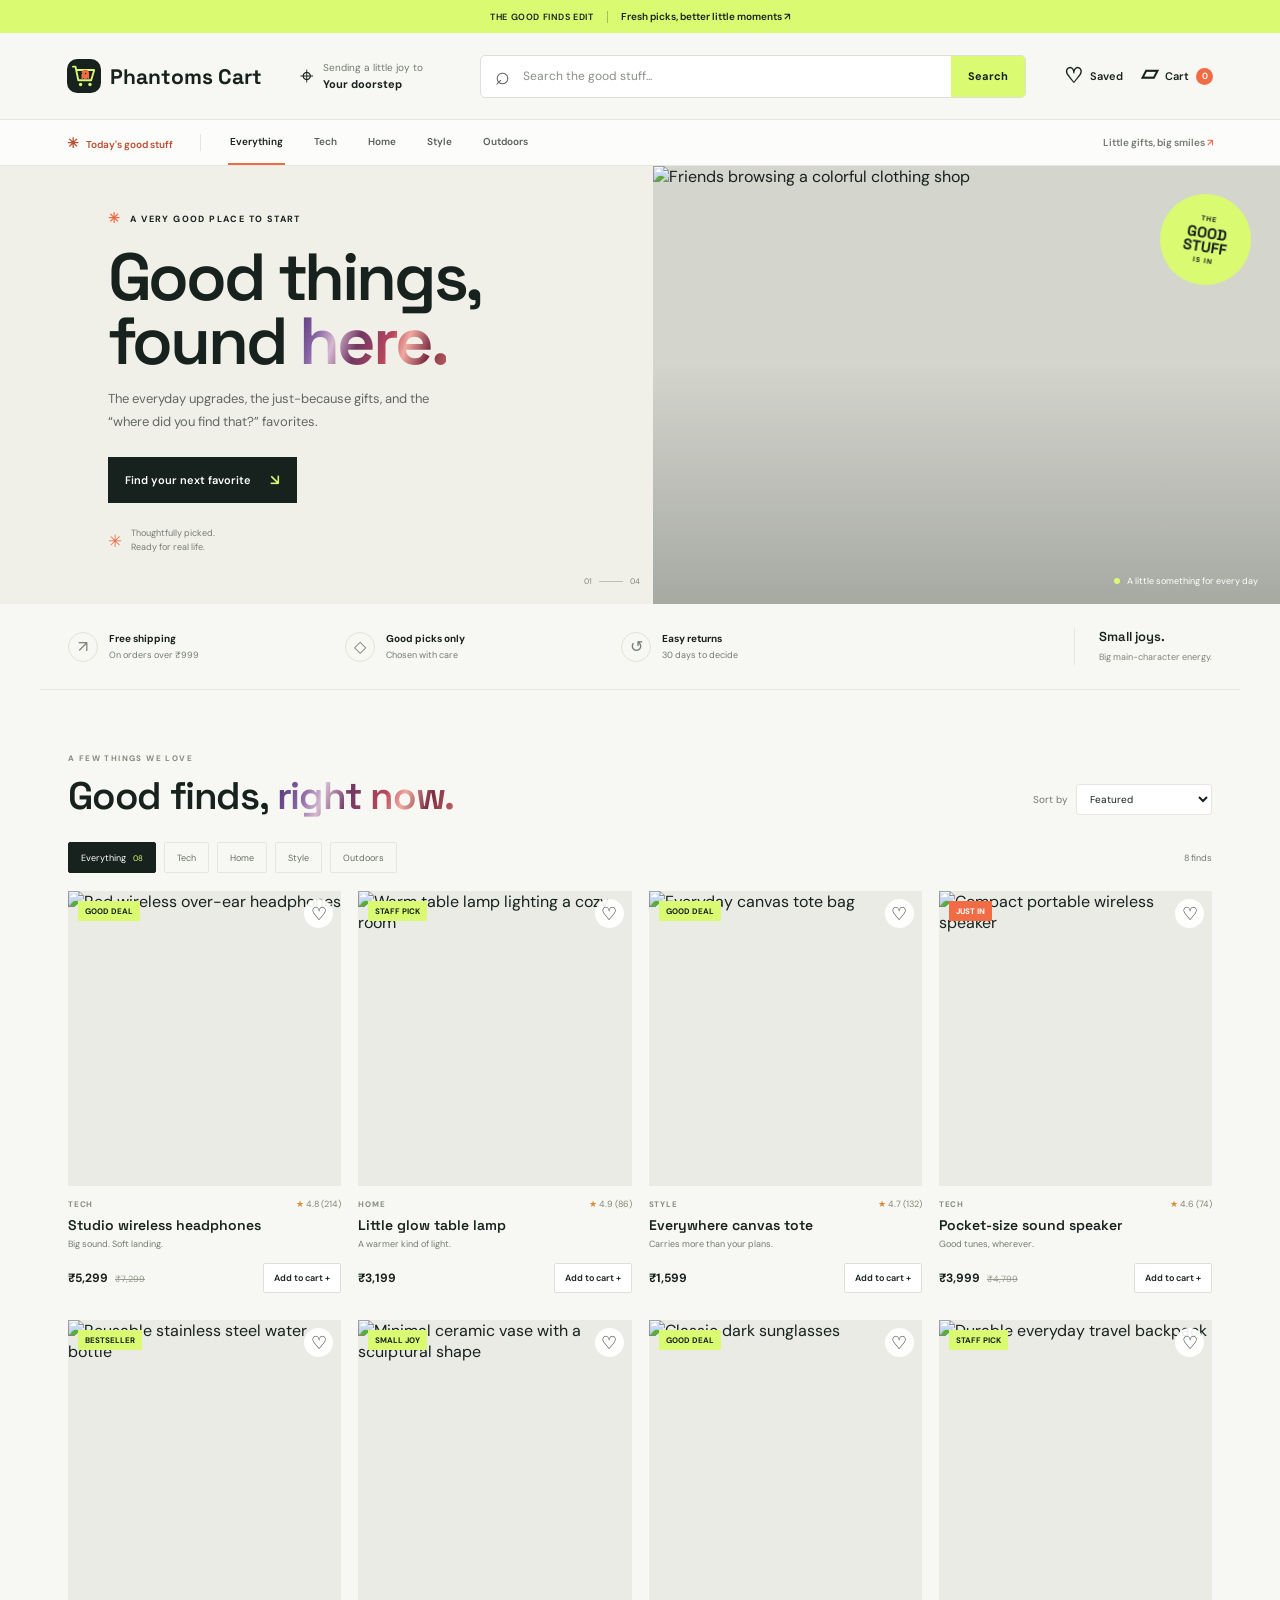
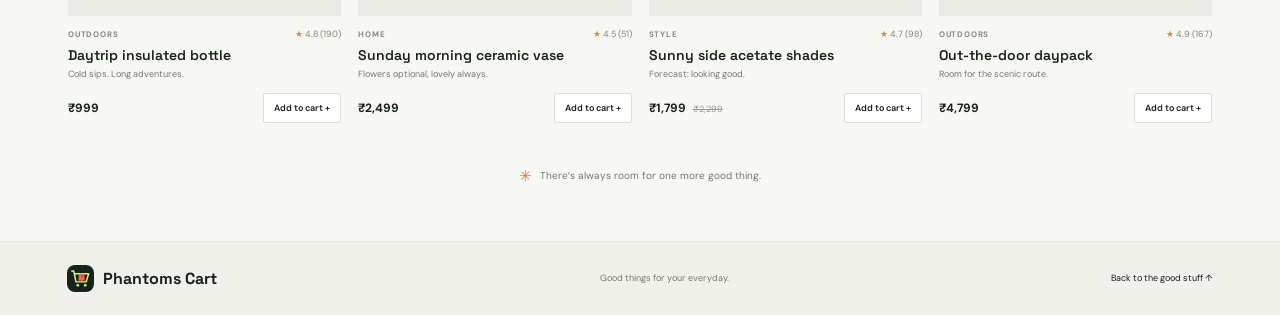
==== index.html @ d1d065f2 "uplode" ====
<!doctype html>
<html lang="en">
<head>
  <meta charset="utf-8">
  <meta name="viewport" content="width=device-width, initial-scale=1">
  <meta name="theme-color" content="#17211e">
  <meta name="description" content="Good things, found here. Shop everyday favorites across tech, home, style, and outdoors.">
  <title>Phantoms Cart — Good things, found here</title>
  <link rel="icon" type="image/svg+xml" href="phantom-cart-logo.svg">
  <link rel="preconnect" href="https://fonts.googleapis.com">
  <link rel="preconnect" href="https://fonts.gstatic.com" crossorigin>
  <link href="https://fonts.googleapis.com/css2?family=DM+Sans:wght@400;500;600;700&family=Space+Grotesk:wght@500;600;700&display=swap" rel="stylesheet">
  <link rel="stylesheet" href="style.css">
  <script src="products.js" defer></script>
  <script src="script.js" defer></script>
</head>
<body>
  <div class="announcement"><span>THE GOOD FINDS EDIT</span><span>Fresh picks, better little moments <span aria-hidden="true">↗</span></span></div>

  <header class="site-header">
    <a class="wordmark" href="#top" aria-label="Phantoms Cart home"><img class="brand-logo" src="phantom-cart-logo.svg" alt="" aria-hidden="true">Phantoms Cart</a>
    <div class="delivery-note"><span class="delivery-pin" aria-hidden="true">⌖</span><span><small>Sending a little joy to</small><strong>Your doorstep</strong></span></div>
    <form class="search-form" id="search-form" role="search">
      <label class="sr-only" for="search-input">Search products</label>
      <span class="search-icon" aria-hidden="true">⌕</span>
      <input id="search-input" type="search" placeholder="Search the good stuff..." autocomplete="off">
      <button class="search-button" type="submit">Search</button>
    </form>
    <div class="header-actions">
      <button class="account-button" type="button" id="saved-button" aria-label="Show saved favorites"><span class="heart-icon" aria-hidden="true">♡</span><span>Saved</span></button>
      <button class="cart-button" type="button" id="cart-open" aria-label="Open shopping cart"><span class="bag-icon" aria-hidden="true">▱</span><span>Cart</span><span class="cart-count" id="cart-count">0</span></button>
    </div>
  </header>

  <nav class="category-nav" aria-label="Shop categories">
    <div class="nav-inner">
      <a class="nav-deal" href="#products"><span aria-hidden="true">✳</span> Today's good stuff</a>
      <span class="nav-divider" aria-hidden="true"></span>
      <button class="nav-category is-active" type="button" data-category="all">Everything</button>
      <button class="nav-category" type="button" data-category="Tech">Tech</button>
      <button class="nav-category" type="button" data-category="Home">Home</button>
      <button class="nav-category" type="button" data-category="Style">Style</button>
      <button class="nav-category" type="button" data-category="Outdoors">Outdoors</button>
      <a class="nav-gift" href="#products">Little gifts, big smiles <span aria-hidden="true">↗</span></a>
    </div>
  </nav>

  <main id="top">
    <section class="hero" aria-labelledby="hero-title">
      <div class="hero-copy">
        <p class="eyebrow"><span class="eyebrow-star" aria-hidden="true">✳</span> A VERY GOOD PLACE TO START</p>
        <h1 id="hero-title">Good things,<br>found <span>here.</span></h1>
        <p class="hero-description">The everyday upgrades, the just-because gifts, and the “where did you find that?” favorites.</p>
        <a class="hero-cta" href="#products">Find your next favorite <span aria-hidden="true">↘</span></a>
        <div class="hero-footnote"><span class="footnote-spark" aria-hidden="true">✳</span><span>Thoughtfully picked.<br>Ready for real life.</span></div>
      </div>
      <div class="hero-visual">
        <img src="https://images.unsplash.com/photo-1483985988355-763728e1935b?auto=format&fit=crop&w=1200&q=85" alt="Friends browsing a colorful clothing shop">
        <div class="hero-sticker"><span>THE</span><strong>GOOD<br>STUFF</strong><span>IS IN</span></div>
        <div class="hero-image-caption"><span class="caption-dot"></span> A little something for every day</div>
      </div>
      <div class="hero-index" aria-hidden="true">01 <span></span> 04</div>
    </section>

    <section class="benefits" aria-label="Shopping benefits">
      <div><span class="benefit-icon" aria-hidden="true">↗</span><span><strong>Free shipping</strong><small>On orders over ₹999</small></span></div>
      <div><span class="benefit-icon" aria-hidden="true">◇</span><span><strong>Good picks only</strong><small>Chosen with care</small></span></div>
      <div><span class="benefit-icon" aria-hidden="true">↺</span><span><strong>Easy returns</strong><small>30 days to decide</small></span></div>
      <div class="benefit-note">Small joys.<br><span>Big main-character energy.</span></div>
    </section>

    <section class="products-section" id="products" aria-labelledby="products-title">
      <div class="section-heading">
        <div>
          <p class="eyebrow section-eyebrow">A FEW THINGS WE LOVE</p>
          <h2 id="products-title">Good finds, <span>right now.</span></h2>
        </div>
        <label class="sort-control" for="sort-select"><span>Sort by</span>
          <select id="sort-select" aria-label="Sort products">
            <option value="featured">Featured</option>
            <option value="price-low">Price: low to high</option>
            <option value="price-high">Price: high to low</option>
            <option value="rating">Top rated</option>
          </select>
        </label>
      </div>

      <div class="filter-row" role="group" aria-label="Filter products by category">
        <button class="filter-chip is-active" type="button" data-category="all">Everything <span class="filter-count">08</span></button>
        <button class="filter-chip" type="button" data-category="Tech">Tech</button>
        <button class="filter-chip" type="button" data-category="Home">Home</button>
        <button class="filter-chip" type="button" data-category="Style">Style</button>
        <button class="filter-chip" type="button" data-category="Outdoors">Outdoors</button>
        <span class="results-count" id="results-count" aria-live="polite"></span>
      </div>
      <div class="product-grid" id="product-grid" aria-live="polite"></div>
      <div class="empty-state" id="empty-state" hidden>
        <span aria-hidden="true">⌕</span>
        <h3>No good finds just yet</h3>
        <p>Try another search or browse everything.</p>
        <button type="button" id="clear-filters">Show me everything</button>
      </div>
      <div class="bottom-note"><span aria-hidden="true">✳</span> There’s always room for one more good thing.</div>
    </section>
  </main>

  <footer class="site-footer"><a class="wordmark footer-wordmark" href="#top" aria-label="Phantoms Cart home"><img class="brand-logo" src="phantom-cart-logo.svg" alt="" aria-hidden="true">Phantoms Cart</a><span>Good things for your everyday.</span><a href="#top">Back to the good stuff ↑</a></footer>

  <div class="toast" id="toast" role="status" aria-live="polite"></div>

  <div class="drawer-backdrop" id="drawer-backdrop" hidden></div>
  <aside class="cart-drawer" id="cart-drawer" aria-labelledby="drawer-title" aria-modal="true" role="dialog" aria-hidden="true">
    <div class="drawer-header"><div><p class="eyebrow">YOUR GOOD FINDS</p><h2 id="drawer-title">Your cart <span id="drawer-item-count">(0)</span></h2></div><button class="drawer-close" id="cart-close" type="button" aria-label="Close cart">×</button></div>
    <div class="cart-items" id="cart-items"></div>
    <div class="cart-empty" id="cart-empty"><span aria-hidden="true">▱</span><h3>It's a little empty in here.</h3><p>There are good things with your name on them.</p><button type="button" id="continue-shopping">Keep looking</button></div>
    <div class="drawer-footer" id="drawer-footer" hidden><div class="subtotal-row"><span>Subtotal</span><strong id="cart-subtotal">₹0</strong></div><p>Shipping and taxes calculated at checkout.</p><button class="checkout-button" id="checkout-button" type="button">Continue to checkout <span aria-hidden="true">→</span></button></div>
  </aside>
</body>
</html>
---- style.css ----
:root {
    color-scheme: light;
    --ink: #17211e;
    --paper: #f7f8f3;
    --white: #fff;
    --muted: #737a72;
    --line: #e4e7df;
    --lime: #d9fa71;
    --orange: #f16c45;
    --text-metal-gradient: linear-gradient(110deg, #4d2d70 0%, #8865a4 17%, #d6b8d0 28%, #713763 42%, #b8465c 60%, #efaaa0 70%, #7d2d43 84%, #c66b63 100%);
    --font-body: "DM Sans", sans-serif;
    --font-display: "Space Grotesk", sans-serif;
}

* { box-sizing: border-box; }
html { scroll-behavior: smooth; }
body { margin: 0; background: var(--paper); color: var(--ink); font-family: var(--font-body); -webkit-font-smoothing: antialiased; }
button, input, select { font: inherit; }
button, a, select { -webkit-tap-highlight-color: transparent; }
button { color: inherit; }
a { color: inherit; text-decoration: none; }
button:focus-visible, a:focus-visible, input:focus-visible, select:focus-visible { outline: 3px solid var(--orange); outline-offset: 3px; }
.sr-only { position: absolute; width: 1px; height: 1px; padding: 0; margin: -1px; overflow: hidden; clip: rect(0, 0, 0, 0); white-space: nowrap; border: 0; }

.announcement { min-height: 33px; display: flex; justify-content: center; align-items: center; gap: 13px; padding: 6px 18px; background: var(--lime); font-size: 10px; font-weight: 600; letter-spacing: .6px; }
.announcement > span:first-child { padding-right: 13px; border-right: 1px solid #a5bd57; font-size: 9px; }
.announcement > span:last-child { letter-spacing: 0; }
.site-header { min-height: 86px; display: grid; grid-template-columns: auto 142px minmax(210px, 1fr) auto; align-items: center; gap: clamp(18px, 3vw, 46px); max-width: 1440px; margin: auto; padding: 0 5.2%; }
.wordmark { display: inline-flex; align-items: center; gap: 9px; width: max-content; font-family: var(--font-display); font-size: 21px; font-weight: 700; letter-spacing: 0; }
.brand-logo { width: 34px; height: 34px; flex: 0 0 auto; }
.wordmark-dot { color: var(--orange); }
.delivery-note { display: flex; align-items: center; gap: 9px; color: var(--muted); }
.delivery-pin { font-size: 24px; line-height: 1; color: var(--ink); }
.delivery-note small, .delivery-note strong { display: block; white-space: nowrap; }
.delivery-note small { margin-bottom: 3px; font-size: 10px; }
.delivery-note strong { color: var(--ink); font-size: 11px; font-weight: 700; }
.search-form { height: 43px; display: flex; align-items: center; overflow: hidden; border: 1px solid #dce0d8; border-radius: 5px; background: var(--white); }
.search-icon { padding: 0 11px 2px 14px; color: #5b625b; font-size: 25px; line-height: 1; }
.search-form input { min-width: 0; height: 100%; flex: 1; border: 0; outline: none; background: transparent; color: var(--ink); font-size: 12px; }
.search-form input::placeholder { color: #898f87; }
.search-form input:focus-visible { outline: none; }
.search-button { height: 100%; padding: 0 17px; border: 0; background: var(--lime); font-size: 11px; font-weight: 700; cursor: pointer; transition: background .2s; }
.search-button:hover { background: #c7eb56; }
.header-actions { display: flex; align-items: center; gap: 18px; }
.account-button, .cart-button { position: relative; display: flex; align-items: center; gap: 7px; padding: 8px 0; border: 0; background: transparent; font-size: 11px; font-weight: 600; cursor: pointer; }
.heart-icon { font-size: 21px; line-height: 1; }
.bag-icon { font-size: 22px; line-height: 1; transform: rotate(180deg); }
.cart-count { min-width: 17px; height: 17px; display: grid; place-items: center; border-radius: 50%; background: var(--orange); color: white; font-size: 9px; }

.category-nav { border-top: 1px solid var(--line); border-bottom: 1px solid var(--line); background: rgba(255,255,255,.64); }
.nav-inner { min-height: 45px; display: flex; align-items: center; gap: 27px; max-width: 1440px; margin: auto; padding: 0 5.2%; }
.nav-inner a, .nav-category { white-space: nowrap; font-size: 10px; font-weight: 600; }
.nav-deal { color: #bb4d30; }
.nav-deal span { padding-right: 5px; font-size: 14px; }
.nav-divider { height: 17px; border-left: 1px solid var(--line); }
.nav-category { align-self: stretch; padding: 0 2px; border: 0; border-bottom: 2px solid transparent; background: transparent; color: #59605a; cursor: pointer; }
.nav-category:hover, .nav-category.is-active { border-bottom-color: var(--orange); color: var(--ink); }
.nav-gift { margin-left: auto; color: var(--muted); }
.nav-gift span { color: var(--orange); }

.hero { position: relative; min-height: 402px; display: grid; grid-template-columns: 1.02fr .98fr; overflow: hidden; background: #f0f0e8; }
.hero-copy { position: relative; z-index: 1; align-self: center; max-width: 600px; padding: 43px 5vw 49px max(8.4vw, calc((100vw - 1200px) / 2)); animation: rise-in .65s both; }
.eyebrow { margin: 0; font-size: 9px; font-weight: 700; letter-spacing: 1.4px; }
.eyebrow-star { padding-right: 6px; color: var(--orange); font-size: 14px; vertical-align: -1px; }
.hero h1 { margin: 19px 0 14px; font-family: var(--font-display); font-size: clamp(54px, 5.2vw, 68px); font-weight: 600; line-height: .96; letter-spacing: -3.2px; }
.hero h1 span, .section-heading h2 span { background: var(--text-metal-gradient); background-clip: text; color: transparent; -webkit-background-clip: text; -webkit-text-fill-color: transparent; }
.hero-description { max-width: 350px; margin: 0; color: #626861; font-size: 13px; line-height: 1.75; }
.hero-cta { display: inline-flex; align-items: center; gap: 19px; margin-top: 24px; padding: 13px 17px; background: var(--ink); color: var(--white); font-size: 11px; font-weight: 600; transition: background .2s, transform .2s; }
.hero-cta:hover { transform: translateY(-2px); background: #33413a; }
.hero-cta span { color: var(--lime); font-size: 15px; }
.hero-footnote { display: flex; align-items: center; gap: 9px; margin-top: 24px; color: #777c73; font-size: 9px; line-height: 1.55; }
.footnote-spark { color: var(--orange); font-size: 17px; }
.hero-visual { position: relative; min-height: 402px; overflow: hidden; background: #d4d5cd; }
.hero-visual::after { position: absolute; inset: 45% 0 0; background: linear-gradient(transparent, rgba(23,33,30,.24)); content: ""; pointer-events: none; }
.hero-visual > img { width: 100%; height: 100%; position: absolute; inset: 0; object-fit: cover; object-position: center 42%; animation: image-in .9s both; }
.hero-sticker { position: absolute; z-index: 1; top: 28px; right: 29px; width: 91px; height: 91px; display: flex; flex-direction: column; align-items: center; justify-content: center; border-radius: 50%; background: var(--lime); color: var(--ink); text-align: center; transform: rotate(9deg); }
.hero-sticker span { font-size: 7px; font-weight: 700; letter-spacing: 1px; }
.hero-sticker strong { margin: 3px 0; font-family: var(--font-display); font-size: 15px; line-height: .92; }
.hero-image-caption { position: absolute; z-index: 1; right: 22px; bottom: 17px; display: flex; align-items: center; gap: 7px; color: white; font-size: 9px; }
.caption-dot { width: 6px; height: 6px; border-radius: 50%; background: var(--lime); }
.hero-index { position: absolute; right: 50%; bottom: 18px; z-index: 1; display: flex; align-items: center; gap: 7px; color: #84887d; font-size: 8px; }
.hero-index span { width: 24px; border-top: 1px solid #bdc1b5; }

.benefits { min-height: 86px; display: grid; grid-template-columns: repeat(3, 1fr) 1.2fr; align-items: center; gap: 15px; max-width: 1200px; margin: 0 auto; padding: 15px 28px; border-bottom: 1px solid var(--line); }
.benefits > div:not(.benefit-note) { display: flex; align-items: center; gap: 11px; }
.benefit-icon { width: 30px; height: 30px; display: grid; place-items: center; border: 1px solid #dfe3d8; border-radius: 50%; color: #777e70; font-size: 16px; }
.benefits strong, .benefits small { display: block; }
.benefits strong { font-size: 10px; }
.benefits small { margin-top: 4px; color: var(--muted); font-size: 9px; }
.benefit-note { justify-self: end; padding-left: 24px; border-left: 1px solid var(--line); font-family: var(--font-display); font-size: 13px; font-weight: 600; line-height: 1.4; }
.benefit-note span { color: #7e8379; font-family: var(--font-body); font-size: 9px; font-weight: 400; }

.products-section { max-width: 1200px; margin: auto; padding: 63px 28px 30px; }
.section-heading { display: flex; align-items: end; justify-content: space-between; gap: 20px; }
.section-eyebrow { margin-bottom: 11px; color: #85897f; font-size: 8px; }
.section-heading h2 { margin: 0; font-family: var(--font-display); font-size: clamp(28px, 3vw, 39px); font-weight: 600; line-height: 1.15; letter-spacing: -1.2px; }
.sort-control { display: flex; align-items: center; gap: 8px; padding-bottom: 3px; color: var(--muted); font-size: 10px; }
.sort-control select { padding: 7px 24px 7px 9px; border: 1px solid var(--line); border-radius: 3px; background-color: white; color: var(--ink); font-size: 10px; cursor: pointer; }
.filter-row { display: flex; align-items: center; gap: 8px; margin: 24px 0 18px; }
.filter-chip { min-height: 31px; padding: 0 12px; border: 1px solid var(--line); border-radius: 2px; background: transparent; color: #666d65; font-size: 9px; cursor: pointer; transition: background .15s, border-color .15s; }
.filter-chip:hover { border-color: #aeb4a8; }
.filter-chip.is-active { border-color: var(--ink); background: var(--ink); color: white; }
.filter-count { margin-left: 5px; color: var(--lime); font-size: 8px; }
.results-count { margin-left: auto; color: var(--muted); font-size: 9px; }
.product-grid { display: grid; grid-template-columns: repeat(4, minmax(0, 1fr)); gap: 27px 17px; }
.product-card { min-width: 0; animation: rise-in .42s both; }
.product-image-wrap { position: relative; aspect-ratio: 1 / 1.08; overflow: hidden; background: #eaebe5; }
.product-image-wrap img { width: 100%; height: 100%; display: block; object-fit: cover; transition: transform .45s cubic-bezier(.2,.7,.2,1); }
.product-card:hover .product-image-wrap img { transform: scale(1.045); }
.product-tag { position: absolute; top: 10px; left: 10px; padding: 5px 7px; background: var(--lime); color: var(--ink); font-size: 8px; font-weight: 700; }
.product-tag.tag-coral { background: var(--orange); color: white; }
.favorite-button { position: absolute; top: 8px; right: 8px; width: 29px; height: 29px; display: grid; place-items: center; border: 0; border-radius: 50%; background: rgba(255,255,255,.92); font-size: 18px; cursor: pointer; transition: color .15s, transform .15s; }
.favorite-button:hover { transform: scale(1.08); }
.favorite-button.is-favorite { color: var(--orange); }
.product-meta { display: flex; align-items: center; justify-content: space-between; gap: 6px; margin-top: 12px; }
.product-category { color: #858b81; font-size: 8px; font-weight: 700; letter-spacing: .8px; text-transform: uppercase; }
.product-rating { color: #838773; font-size: 9px; white-space: nowrap; }
.product-rating span { color: #d98b38; }
.product-name { margin: 6px 0 4px; overflow: hidden; font-family: var(--font-display); font-size: 14px; font-weight: 600; text-overflow: ellipsis; white-space: nowrap; }
.product-subtitle { min-height: 14px; margin: 0; overflow: hidden; color: var(--muted); font-size: 9px; text-overflow: ellipsis; white-space: nowrap; }
.product-buy-row { display: flex; align-items: center; justify-content: space-between; gap: 8px; margin-top: 11px; }
.product-price { font-size: 12px; font-weight: 700; }
.product-price del { margin-left: 4px; color: #969b91; font-size: 9px; font-weight: 400; }
.add-button { padding: 8px 10px; border: 1px solid #dce0d8; border-radius: 2px; background: white; font-size: 9px; font-weight: 600; cursor: pointer; transition: background .15s, border .15s; }
.add-button:hover { border-color: var(--ink); background: var(--ink); color: white; }
.empty-state { padding: 64px 20px; text-align: center; }
.empty-state[hidden] { display: none; }
.empty-state > span { color: var(--orange); font-size: 35px; }
.empty-state h3 { margin: 12px 0 6px; font-family: var(--font-display); font-size: 19px; }
.empty-state p { color: var(--muted); font-size: 12px; }
.empty-state button, .cart-empty button { margin-top: 9px; padding: 10px 14px; border: 0; background: var(--lime); font-size: 10px; font-weight: 700; cursor: pointer; }
.bottom-note { display: flex; justify-content: center; align-items: center; gap: 8px; padding: 43px 0 25px; color: #73796f; font-size: 10px; }
.bottom-note span { color: var(--orange); font-size: 15px; }
.site-footer { min-height: 74px; display: flex; align-items: center; justify-content: space-between; gap: 20px; padding: 16px max(5.2%, calc((100vw - 1200px) / 2)); border-top: 1px solid var(--line); background: #f0f1eb; }
.footer-wordmark { font-size: 16px; }
.footer-wordmark .brand-logo { width: 27px; height: 27px; }
.site-footer > span, .site-footer > a:last-child { color: var(--muted); font-size: 9px; }
.site-footer > a:last-child { color: var(--ink); }

.toast { position: fixed; z-index: 10; right: 24px; bottom: 24px; max-width: min(340px, calc(100vw - 32px)); padding: 13px 17px; background: var(--ink); color: white; font-size: 11px; opacity: 0; pointer-events: none; transform: translateY(8px); transition: opacity .2s, transform .2s; }
.toast.is-visible { opacity: 1; transform: translateY(0); }
.drawer-backdrop { position: fixed; z-index: 19; inset: 0; background: rgba(16,24,21,.42); opacity: 0; transition: opacity .24s; }
.drawer-backdrop.is-visible { opacity: 1; }
.cart-drawer { position: fixed; z-index: 20; inset: 0 0 0 auto; width: min(430px, 100%); display: flex; flex-direction: column; padding: 27px; background: var(--paper); box-shadow: -12px 0 50px rgba(18,25,22,.1); transform: translateX(105%); transition: transform .28s cubic-bezier(.2,.7,.2,1); }
.cart-drawer.is-open { transform: translateX(0); }
.cart-drawer[aria-hidden="true"] { visibility: hidden; }
.drawer-header { display: flex; align-items: center; justify-content: space-between; padding-bottom: 20px; border-bottom: 1px solid var(--line); }
.drawer-header .eyebrow { color: var(--muted); font-size: 8px; }
.drawer-header h2 { margin: 6px 0 0; font-family: var(--font-display); font-size: 25px; }
.drawer-header h2 span { color: var(--muted); font-family: var(--font-body); font-size: 12px; font-weight: 400; }
.drawer-close { width: 34px; height: 34px; border: 1px solid var(--line); border-radius: 50%; background: transparent; font-size: 22px; cursor: pointer; }
.cart-items { flex: 1; overflow-y: auto; }
.cart-line { display: grid; grid-template-columns: 72px 1fr auto; gap: 12px; padding: 16px 0; border-bottom: 1px solid var(--line); }
.cart-line img { width: 72px; height: 82px; object-fit: cover; background: #e7e9e2; }
.cart-line-name { margin: 3px 0 5px; font-family: var(--font-display); font-size: 12px; font-weight: 600; }
.cart-line-price { color: var(--muted); font-size: 10px; }
.quantity-control { display: inline-flex; align-items: center; gap: 10px; margin-top: 10px; border: 1px solid var(--line); }
.quantity-control button { width: 24px; height: 23px; border: 0; background: transparent; cursor: pointer; }
.quantity-control span { min-width: 10px; text-align: center; font-size: 9px; }
.remove-item { align-self: start; padding: 3px; border: 0; background: transparent; color: #777e74; font-size: 16px; cursor: pointer; }
.cart-empty { flex: 1; display: flex; flex-direction: column; align-items: center; justify-content: center; text-align: center; }
.cart-empty[hidden], .drawer-footer[hidden] { display: none; }
.cart-empty > span { color: #a2a895; font-size: 36px; }
.cart-empty h3 { margin: 13px 0 4px; font-family: var(--font-display); font-size: 17px; }
.cart-empty p { color: var(--muted); font-size: 11px; }
.drawer-footer { padding-top: 17px; border-top: 1px solid var(--line); }
.subtotal-row { display: flex; justify-content: space-between; font-size: 13px; }
.drawer-footer > p { margin: 7px 0 15px; color: var(--muted); font-size: 9px; }
.checkout-button { width: 100%; display: flex; justify-content: space-between; padding: 14px 16px; border: 0; background: var(--ink); color: white; font-size: 11px; font-weight: 600; cursor: pointer; }
.checkout-button span { color: var(--lime); }
body.drawer-open { overflow: hidden; }

@keyframes rise-in { from { opacity: 0; transform: translateY(10px); } to { opacity: 1; transform: translateY(0); } }
@keyframes image-in { from { transform: scale(1.035); opacity: .75; } to { transform: scale(1); opacity: 1; } }

@media (min-width: 1500px) { .hero-copy { padding-left: max(8.4vw, calc((100vw - 1200px) / 2)); } }
@media (max-width: 1000px) {
    .site-header { grid-template-columns: auto minmax(180px, 1fr) auto; gap: 19px; padding-right: 4%; padding-left: 4%; }
    .delivery-note { display: none; }
    .nav-inner { gap: 19px; padding-right: 4%; padding-left: 4%; }
    .nav-gift { display: none; }
    .hero { min-height: 360px; }
    .hero-visual { min-height: 360px; }
    .hero-copy { padding-left: 7vw; }
    .benefits { padding-right: 4%; padding-left: 4%; }
    .product-grid { grid-template-columns: repeat(3, minmax(0, 1fr)); }
}
@media (max-width: 680px) {
    .announcement { gap: 7px; font-size: 9px; }
    .announcement > span:first-child { padding-right: 7px; font-size: 8px; }
    .site-header { min-height: 67px; grid-template-columns: auto 1fr auto; gap: 10px; padding: 0 16px; }
    .wordmark { gap: 7px; font-size: 17px; }
    .brand-logo { width: 29px; height: 29px; }
    .search-form { height: 37px; grid-column: 1 / -1; grid-row: 2; margin-bottom: 12px; }
    .site-header { padding-top: 11px; padding-bottom: 0; }
    .header-actions { justify-self: end; gap: 10px; }
    .account-button, .cart-button { gap: 4px; font-size: 10px; }
    .category-nav { overflow-x: auto; scrollbar-width: none; }
    .category-nav::-webkit-scrollbar { display: none; }
    .nav-inner { width: max-content; min-height: 41px; gap: 19px; padding: 0 16px; }
    .nav-deal { display: none; }
    .nav-divider { display: none; }
    .hero { grid-template-columns: 1fr; }
    .hero-copy { padding: 42px 25px 32px; }
    .hero h1 { margin-top: 16px; font-size: clamp(55px, 14vw, 76px); }
    .hero-description { max-width: 310px; font-size: 12px; }
    .hero-footnote { display: none; }
    .hero-visual { min-height: 235px; }
    .hero-visual > img { object-position: center 47%; }
    .hero-sticker { top: 15px; right: 16px; width: 75px; height: 75px; }
    .hero-sticker strong { font-size: 12px; }
    .hero-index { display: none; }
    .benefits { grid-template-columns: repeat(3, 1fr); gap: 8px; min-height: 74px; padding: 12px 16px; }
    .benefit-icon { width: 25px; height: 25px; flex: 0 0 auto; font-size: 13px; }
    .benefits > div:not(.benefit-note) { gap: 6px; }
    .benefits strong { font-size: 8px; }
    .benefits small { font-size: 7px; }
    .benefit-note { display: none; }
    .products-section { padding: 46px 16px 20px; }
    .section-heading { align-items: start; }
    .section-heading h2 { max-width: 250px; font-size: 29px; }
    .sort-control { display: block; text-align: right; font-size: 8px; }
    .sort-control span { display: block; margin: 0 0 4px; }
    .sort-control select { max-width: 137px; padding: 7px 18px 7px 6px; font-size: 9px; }
    .filter-row { gap: 6px; margin: 20px 0 14px; overflow-x: auto; padding-bottom: 3px; scrollbar-width: none; }
    .filter-row::-webkit-scrollbar { display: none; }
    .filter-chip { flex: 0 0 auto; padding: 0 10px; }
    .results-count { display: none; }
    .product-grid { grid-template-columns: repeat(2, minmax(0, 1fr)); gap: 23px 11px; }
    .product-image-wrap { aspect-ratio: 1 / 1.06; }
    .product-tag { top: 7px; left: 7px; padding: 4px 5px; font-size: 7px; }
    .favorite-button { top: 6px; right: 6px; width: 27px; height: 27px; }
    .product-meta { margin-top: 9px; }
    .product-category { font-size: 7px; }
    .product-rating { font-size: 8px; }
    .product-name { margin-top: 5px; font-size: 12px; }
    .product-subtitle { font-size: 8px; }
    .product-buy-row { margin-top: 9px; }
    .product-price { font-size: 11px; }
    .add-button { padding: 7px 8px; font-size: 8px; }
    .bottom-note { padding: 33px 0 20px; font-size: 9px; }
    .site-footer { min-height: 65px; padding: 12px 16px; }
    .site-footer > span { display: none; }
    .site-footer > a:last-child { margin-left: auto; }
    .cart-drawer { padding: 20px; }
}
@media (prefers-reduced-motion: reduce) {
    *, *::before, *::after { scroll-behavior: auto !important; animation-duration: .01ms !important; animation-iteration-count: 1 !important; transition-duration: .01ms !important; }
}
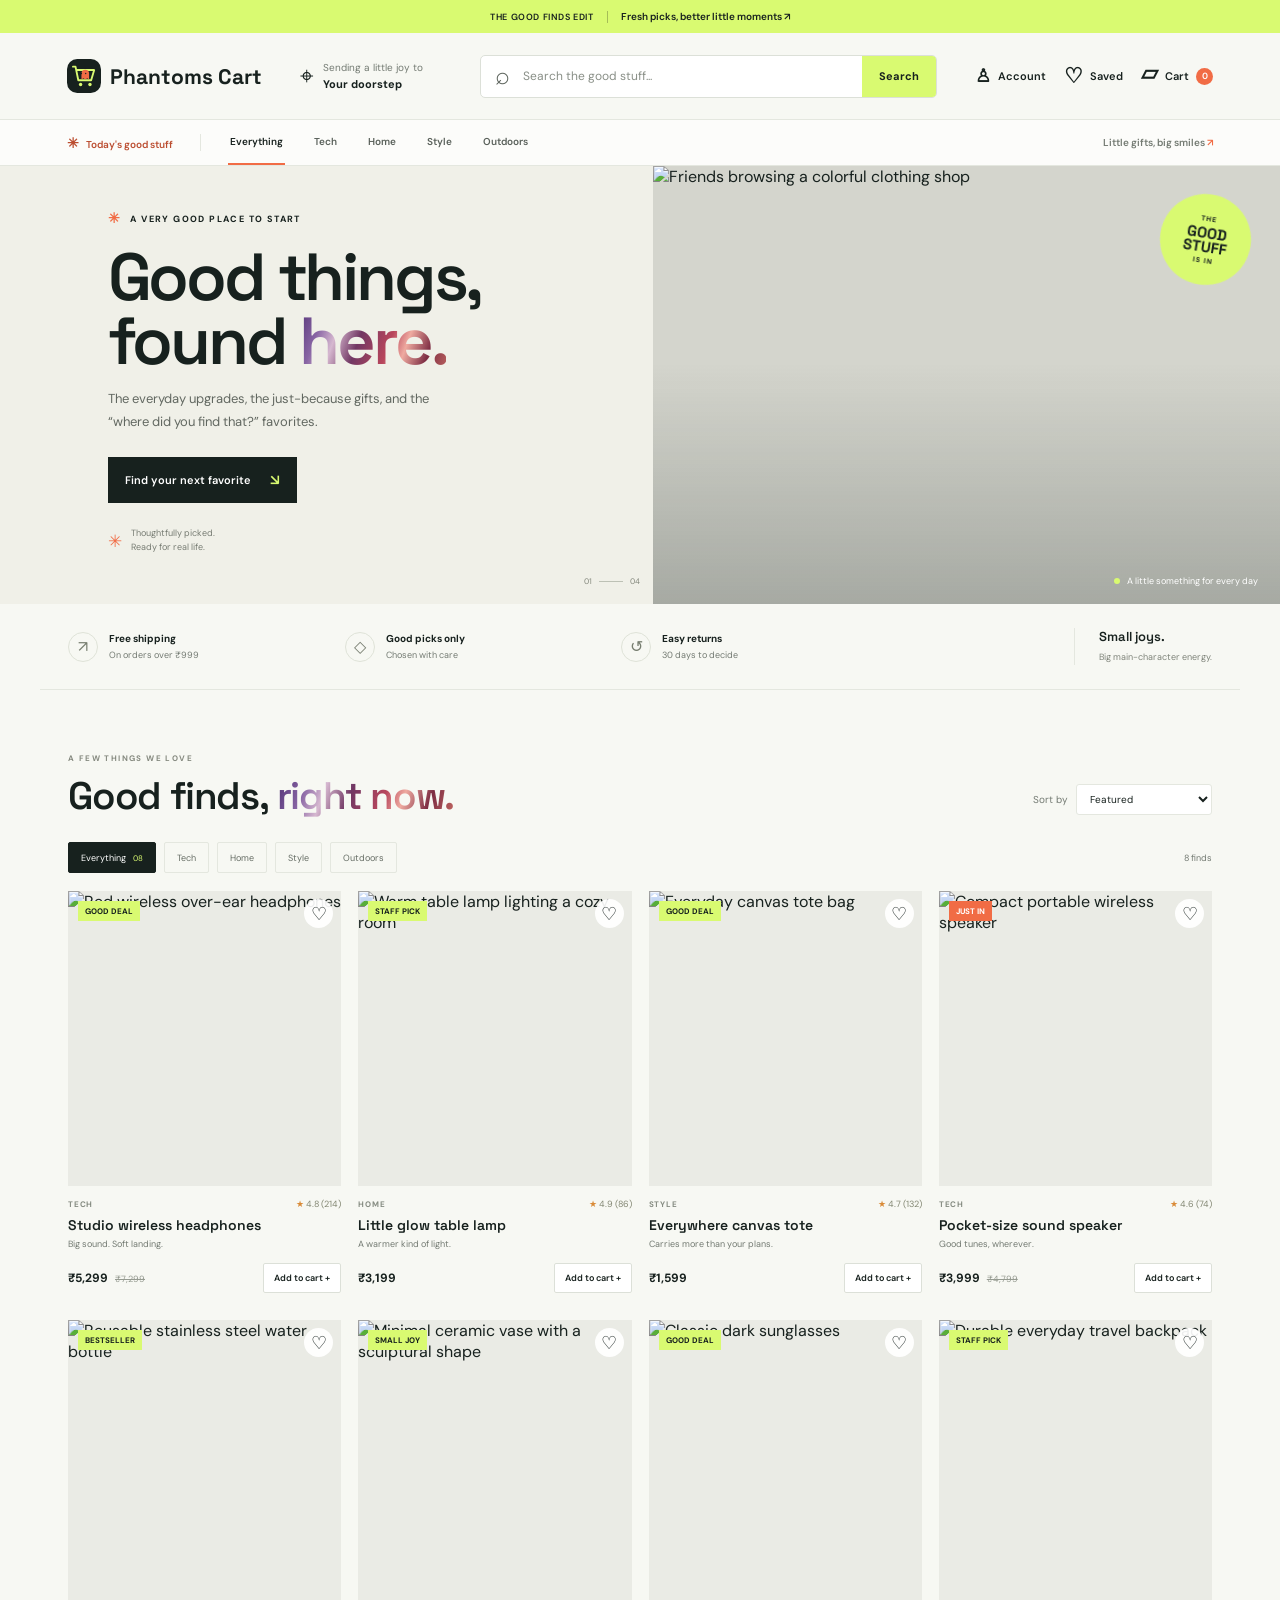
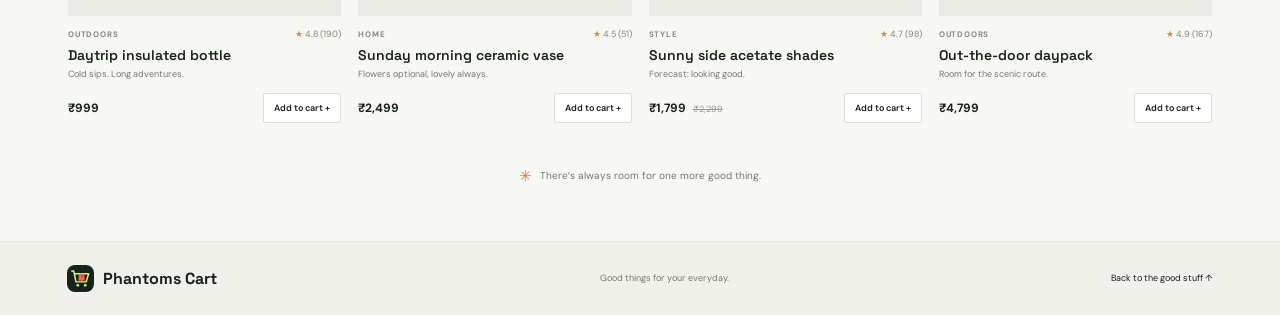
==== commit f2d79ee2: "push" ====
--- a/index.html
+++ b/index.html
@@ -27,6 +27,7 @@
       <button class="search-button" type="submit">Search</button>
     </form>
     <div class="header-actions">
+      <a class="account-button account-link" href="login.html" aria-label="Sign in or manage your account"><span class="account-icon" aria-hidden="true">♙</span><span>Account</span></a>
       <button class="account-button" type="button" id="saved-button" aria-label="Show saved favorites"><span class="heart-icon" aria-hidden="true">♡</span><span>Saved</span></button>
       <button class="cart-button" type="button" id="cart-open" aria-label="Open shopping cart"><span class="bag-icon" aria-hidden="true">▱</span><span>Cart</span><span class="cart-count" id="cart-count">0</span></button>
     </div>
--- a/style.css
+++ b/style.css
@@ -43,6 +43,7 @@
 .search-button:hover { background: #c7eb56; }
 .header-actions { display: flex; align-items: center; gap: 18px; }
 .account-button, .cart-button { position: relative; display: flex; align-items: center; gap: 7px; padding: 8px 0; border: 0; background: transparent; font-size: 11px; font-weight: 600; cursor: pointer; }
+.account-icon { font-size: 18px; line-height: 1; }
 .heart-icon { font-size: 21px; line-height: 1; }
 .bag-icon { font-size: 22px; line-height: 1; transform: rotate(180deg); }
 .cart-count { min-width: 17px; height: 17px; display: grid; place-items: center; border-radius: 50%; background: var(--orange); color: white; font-size: 9px; }
@@ -195,6 +196,7 @@
     .site-header { padding-top: 11px; padding-bottom: 0; }
     .header-actions { justify-self: end; gap: 10px; }
     .account-button, .cart-button { gap: 4px; font-size: 10px; }
+    .account-link > span:last-child { display: none; }
     .category-nav { overflow-x: auto; scrollbar-width: none; }
     .category-nav::-webkit-scrollbar { display: none; }
     .nav-inner { width: max-content; min-height: 41px; gap: 19px; padding: 0 16px; }
